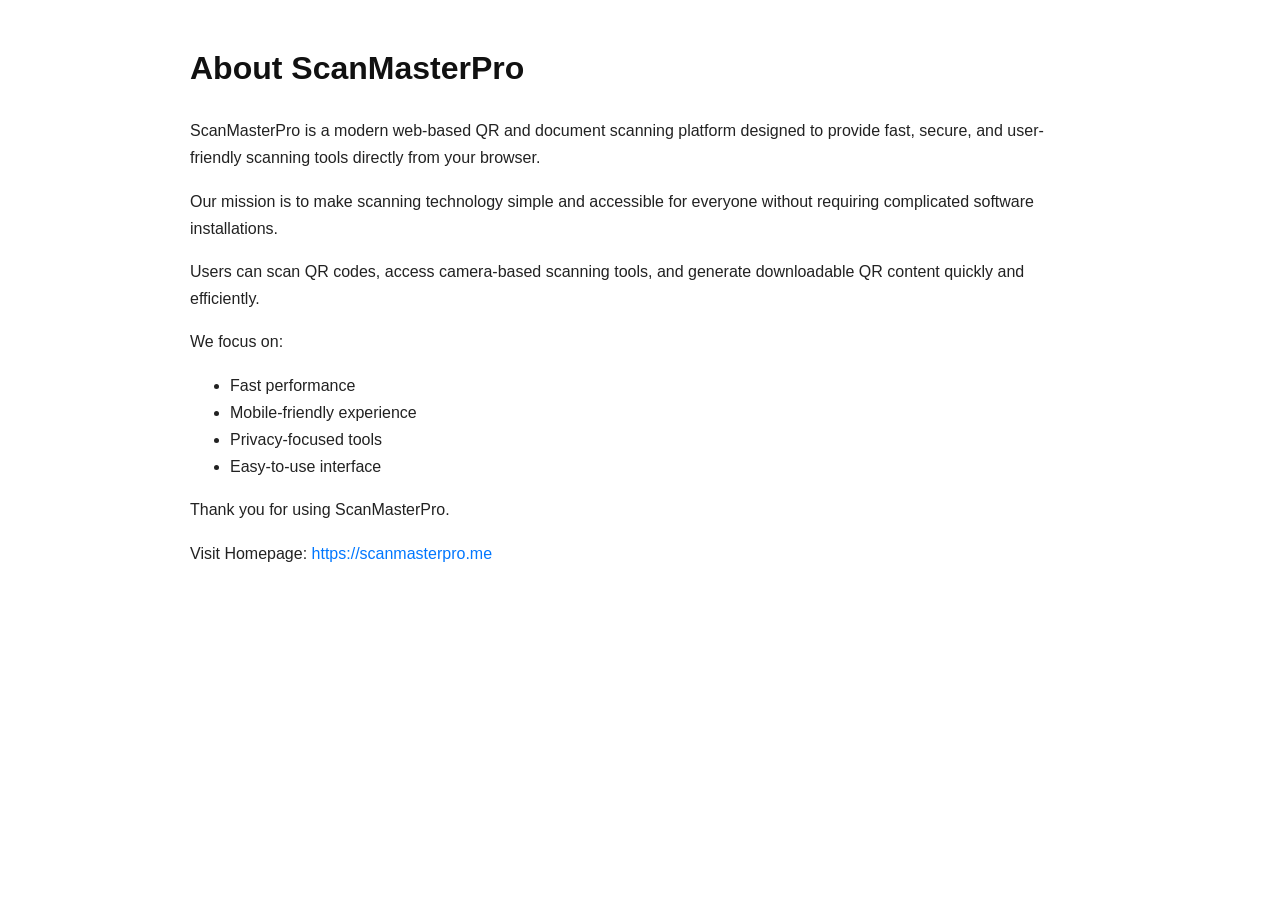
==== about.html @ d4ebffe8 "Create about.html" ====
<!DOCTYPE html>
<html lang="en">
<head>
<meta charset="UTF-8">
<meta name="viewport" content="width=device-width, initial-scale=1.0">
<title>About Us - ScanMasterPro</title>

<link rel="icon" type="image/png" href="favicon.png">

<style>
body{
font-family: Arial, sans-serif;
max-width: 900px;
margin: auto;
padding: 20px;
line-height: 1.7;
color: #222;
}

h1{
color:#111;
}

a{
color:#0077ff;
text-decoration:none;
}
</style>
</head>

<body>

<main>

<h1>About ScanMasterPro</h1>

<p>
ScanMasterPro is a modern web-based QR and document scanning platform designed to provide fast, secure, and user-friendly scanning tools directly from your browser.
</p>

<p>
Our mission is to make scanning technology simple and accessible for everyone without requiring complicated software installations.
</p>

<p>
Users can scan QR codes, access camera-based scanning tools, and generate downloadable QR content quickly and efficiently.
</p>

<p>
We focus on:
</p>

<ul>
<li>Fast performance</li>
<li>Mobile-friendly experience</li>
<li>Privacy-focused tools</li>
<li>Easy-to-use interface</li>
</ul>

<p>
Thank you for using ScanMasterPro.
</p>

<p>
Visit Homepage:
<a href="https://scanmasterpro.me">
https://scanmasterpro.me
</a>
</p>

</main>

</body>
</html>
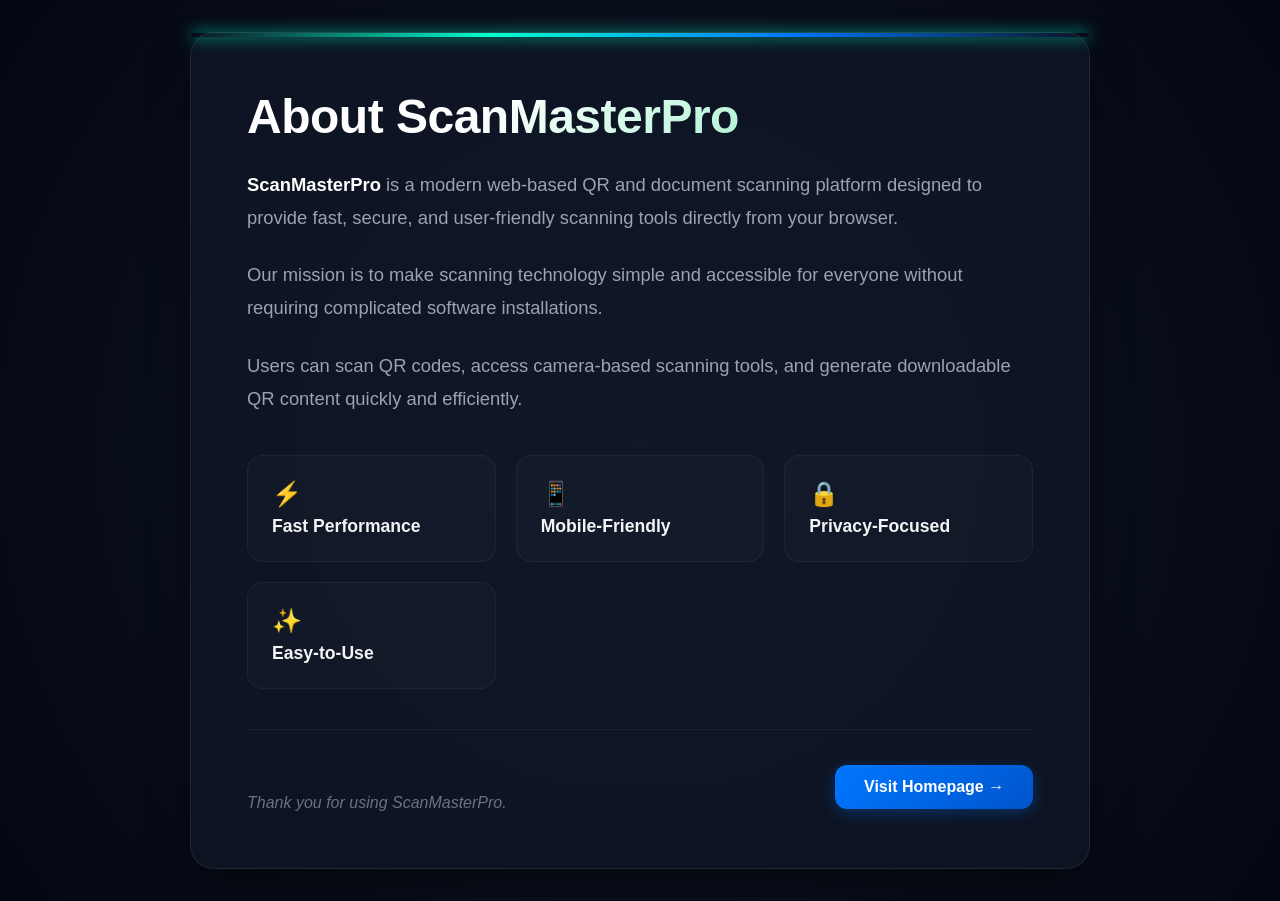
==== commit a0d25f40: "Update about.html" ====
--- a/about.html
+++ b/about.html
@@ -1,73 +1,228 @@
 <!DOCTYPE html>
 <html lang="en">
 <head>
-<meta charset="UTF-8">
-<meta name="viewport" content="width=device-width, initial-scale=1.0">
-<title>About Us - ScanMasterPro</title>
-
-<link rel="icon" type="image/png" href="favicon.png">
-
-<style>
-body{
-font-family: Arial, sans-serif;
-max-width: 900px;
-margin: auto;
-padding: 20px;
-line-height: 1.7;
-color: #222;
-}
-
-h1{
-color:#111;
-}
-
-a{
-color:#0077ff;
-text-decoration:none;
-}
-</style>
+    <meta charset="UTF-8">
+    <meta name="viewport" content="width=device-width, initial-scale=1.0">
+    <title>About Us - ScanMasterPro</title>
+    <link rel="icon" type="image/png" href="favicon.png">
+    
+    <style>
+        /* Modern CSS Reset & Variable Setup */
+        * {
+            margin: 0;
+            padding: 0;
+            box-sizing: border-box;
+            font-family: 'Segoe UI', Roboto, Helvetica, Arial, sans-serif;
+        }
+
+        body {
+            background: radial-gradient(circle at 50% 50%, #111827 0%, #030712 100%);
+            color: #e5e7eb;
+            min-height: 100vh;
+            display: flex;
+            align-items: center;
+            justify-content: center;
+            padding: 2rem 1rem;
+            overflow-x: hidden;
+        }
+
+        /* Container with Neon Border Effect */
+        .about-card {
+            max-width: 900px;
+            width: 100%;
+            background: rgba(17, 24, 39, 0.7);
+            backdrop-filter: blur(16px);
+            -webkit-backdrop-filter: blur(16px);
+            border: 1px solid rgba(255, 255, 255, 0.08);
+            border-radius: 24px;
+            padding: 3.5rem;
+            box-shadow: 0 25px 50px -12px rgba(0, 0, 0, 0.5);
+            position: relative;
+            animation: containerFade 1s ease-out;
+        }
+
+        @keyframes containerFade {
+            from { opacity: 0; transform: translateY(20px); }
+            to { opacity: 1; transform: translateY(0); }
+        }
+
+        /* Creative QR/Scanner Animation Overlay */
+        .scanner-line {
+            position: absolute;
+            top: 0;
+            left: 0;
+            width: 100%;
+            height: 4px;
+            background: linear-gradient(90deg, transparent, #00ffcc, #0077ff, transparent);
+            box-shadow: 0 0 15px #00ffcc;
+            animation: scanMove 4s linear infinite;
+            border-radius: 24px;
+        }
+
+        @keyframes scanMove {
+            0% { top: 0%; opacity: 0; }
+            5% { opacity: 1; }
+            95% { opacity: 1; }
+            100% { top: 100%; opacity: 0; }
+        }
+
+        /* Header Style */
+        h1 {
+            font-size: 3rem;
+            font-weight: 800;
+            background: linear-gradient(135deg, #ffffff 30%, #a7f3d0 70%, #00ffcc 100%);
+            -webkit-background-clip: text;
+            -webkit-text-fill-color: transparent;
+            margin-bottom: 1.5rem;
+            letter-spacing: -0.5px;
+        }
+
+        /* Description Paragraphs */
+        .intro-text p {
+            font-size: 1.15rem;
+            line-height: 1.8;
+            color: #9ca3af;
+            margin-bottom: 1.5rem;
+        }
+
+        .intro-text p strong {
+            color: #ffffff;
+        }
+
+        /* Grid for features instead of a boring list */
+        .features-grid {
+            display: grid;
+            grid-template-columns: repeat(auto-fit, minmax(200px, 1fr));
+            gap: 1.25rem;
+            margin: 2.5rem 0;
+        }
+
+        .feature-item {
+            background: rgba(255, 255, 255, 0.02);
+            border: 1px solid rgba(255, 255, 255, 0.05);
+            padding: 1.5rem;
+            border-radius: 16px;
+            transition: all 0.3s ease;
+        }
+
+        .feature-item:hover {
+            background: rgba(0, 119, 255, 0.05);
+            border-color: rgba(0, 255, 204, 0.3);
+            transform: translateY(-5px);
+            box-shadow: 0 10px 20px rgba(0, 255, 204, 0.05);
+        }
+
+        .feature-icon {
+            font-size: 1.5rem;
+            margin-bottom: 0.5rem;
+            display: block;
+        }
+
+        .feature-item h3 {
+            font-size: 1.1rem;
+            color: #f3f4f6;
+            font-weight: 600;
+        }
+
+        /* Footer & Button Styling */
+        .thank-you {
+            font-style: italic;
+            color: #6b7280;
+            margin-top: 2rem;
+            font-size: 1rem;
+        }
+
+        .cta-section {
+            margin-top: 2.5rem;
+            padding-top: 2rem;
+            border-top: 1px solid rgba(255, 255, 255, 0.05);
+            display: flex;
+            align-items: center;
+            justify-content: space-between;
+            flex-wrap: wrap;
+            gap: 1rem;
+        }
+
+        .btn-homepage {
+            display: inline-flex;
+            align-items: center;
+            background: linear-gradient(135deg, #0077ff 0%, #0055cc 100%);
+            color: #ffffff;
+            padding: 0.8rem 1.8rem;
+            border-radius: 12px;
+            font-weight: 600;
+            text-decoration: none;
+            transition: all 0.3s ease;
+            box-shadow: 0 4px 15px rgba(0, 119, 255, 0.3);
+        }
+
+        .btn-homepage:hover {
+            transform: scale(1.03);
+            box-shadow: 0 6px 20px rgba(0, 119, 255, 0.5);
+            background: linear-gradient(135deg, #0088ff 0%, #0066ff 100%);
+        }
+
+        /* Responsive adjustments */
+        @media (max-width: 640px) {
+            .about-card {
+                padding: 2rem 1.5rem;
+            }
+            h1 {
+                font-size: 2.2rem;
+            }
+            .cta-section {
+                flex-direction: column;
+                align-items: flex-start;
+            }
+        }
+    </style>
 </head>
-
 <body>
 
-<main>
-
-<h1>About ScanMasterPro</h1>
-
-<p>
-ScanMasterPro is a modern web-based QR and document scanning platform designed to provide fast, secure, and user-friendly scanning tools directly from your browser.
-</p>
-
-<p>
-Our mission is to make scanning technology simple and accessible for everyone without requiring complicated software installations.
-</p>
-
-<p>
-Users can scan QR codes, access camera-based scanning tools, and generate downloadable QR content quickly and efficiently.
-</p>
-
-<p>
-We focus on:
-</p>
-
-<ul>
-<li>Fast performance</li>
-<li>Mobile-friendly experience</li>
-<li>Privacy-focused tools</li>
-<li>Easy-to-use interface</li>
-</ul>
-
-<p>
-Thank you for using ScanMasterPro.
-</p>
-
-<p>
-Visit Homepage:
-<a href="https://scanmasterpro.me">
-https://scanmasterpro.me
-</a>
-</p>
-
+<main class="about-card">
+    <!-- Scanner Laser Effect Line -->
+    <div class="scanner-line"></div>
+
+    <h1>About ScanMasterPro</h1>
+
+    <div class="intro-text">
+        <p>
+            <strong>ScanMasterPro</strong> is a modern web-based QR and document scanning platform designed to provide fast, secure, and user-friendly scanning tools directly from your browser.
+        </p>
+        <p>
+            Our mission is to make scanning technology simple and accessible for everyone without requiring complicated software installations.
+        </p>
+        <p>
+            Users can scan QR codes, access camera-based scanning tools, and generate downloadable QR content quickly and efficiently.
+        </p>
+    </div>
+
+    <!-- Redesigned Bullet points into Interactive Cards -->
+    <div class="features-grid">
+        <div class="feature-item">
+            <span class="feature-icon">⚡</span>
+            <h3>Fast Performance</h3>
+        </div>
+        <div class="feature-item">
+            <span class="feature-icon">📱</span>
+            <h3>Mobile-Friendly</h3>
+        </div>
+        <div class="feature-item">
+            <span class="feature-icon">🔒</span>
+            <h3>Privacy-Focused</h3>
+        </div>
+        <div class="feature-item">
+            <span class="feature-icon">✨</span>
+            <h3>Easy-to-Use</h3>
+        </div>
+    </div>
+
+    <div class="cta-section">
+        <p class="thank-you">Thank you for using ScanMasterPro.</p>
+        <a href="https://scanmasterpro.me" class="btn-homepage">
+            Visit Homepage →
+        </a>
+    </div>
 </main>
 
 </body>
